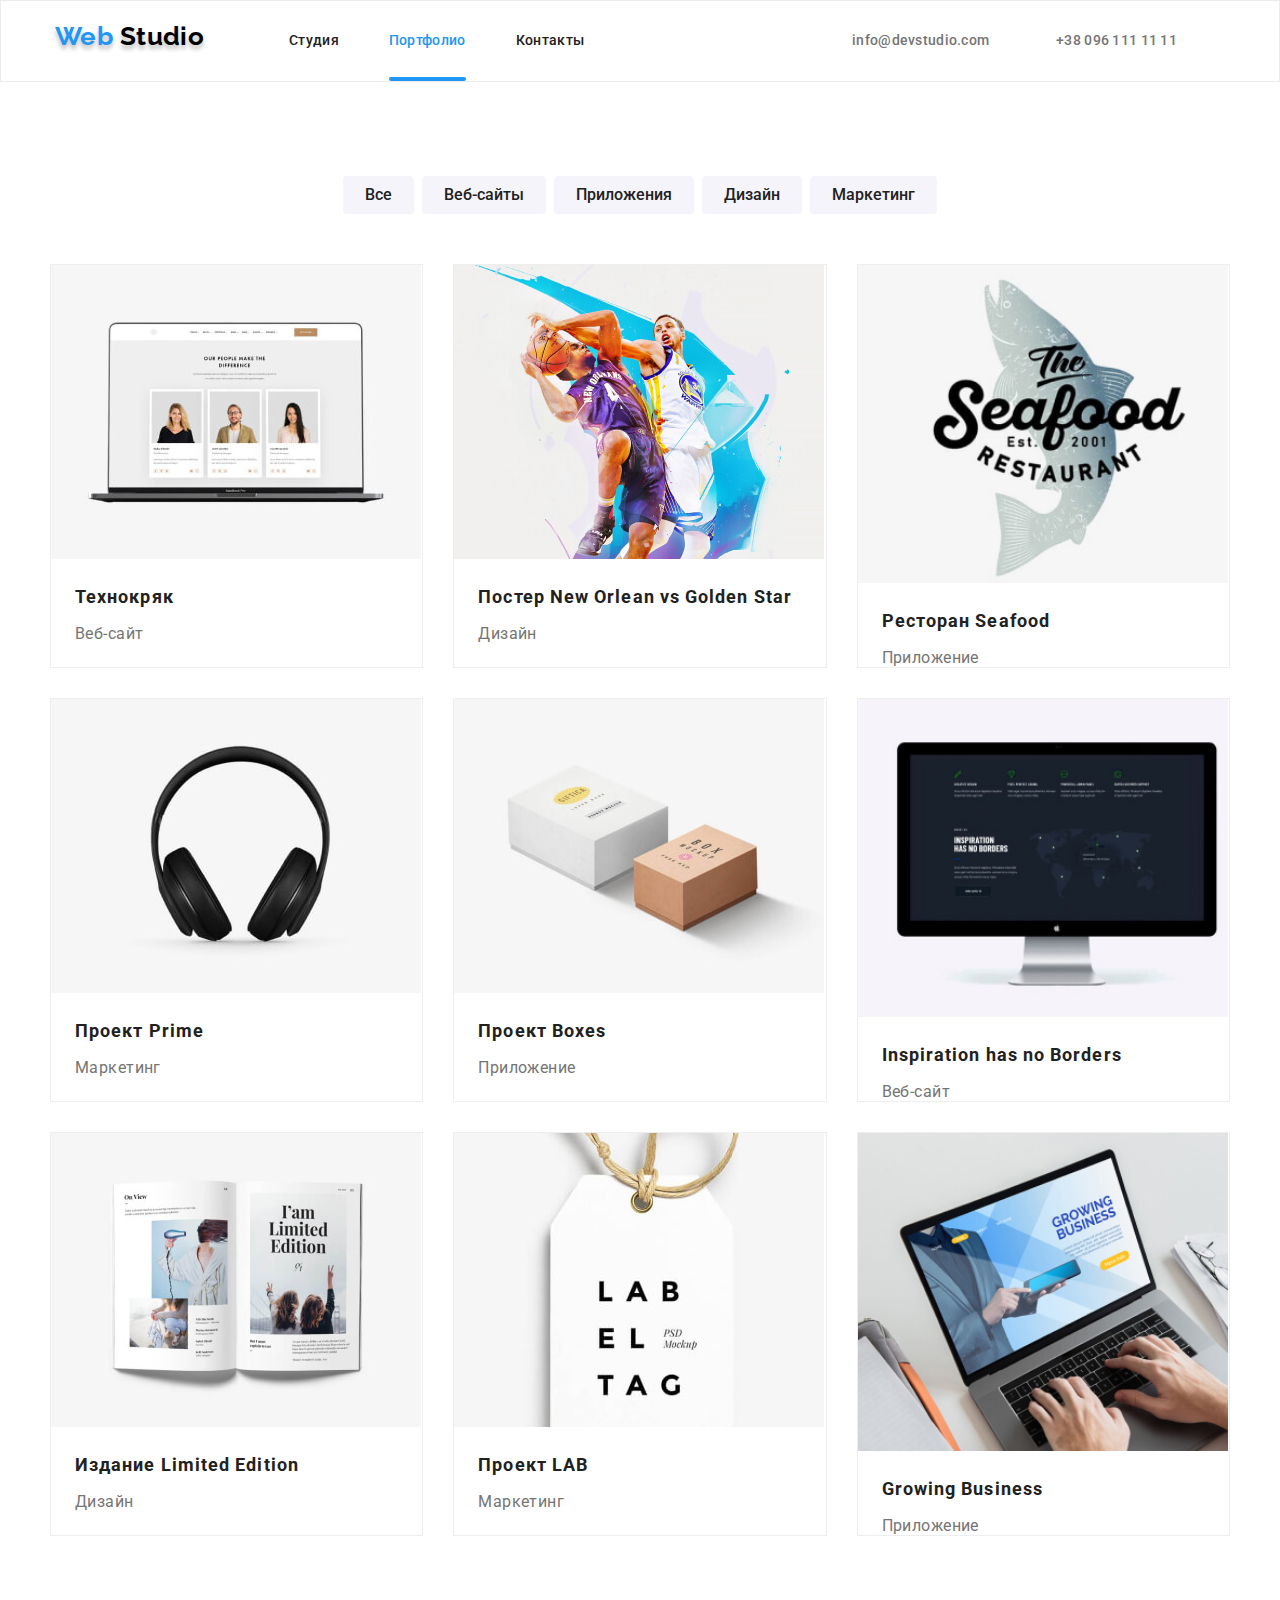
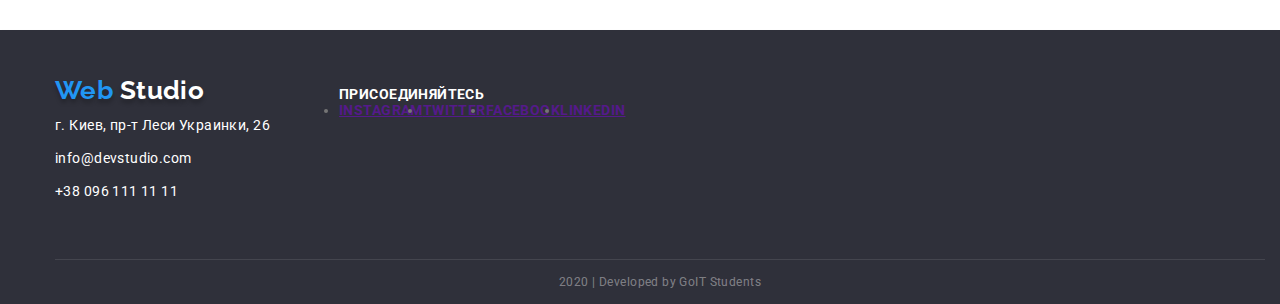
==== portfolio.html @ b06c035a "clone" ====
<!DOCTYPE html>
<html lang="ru">
<head>
    <meta charset="UTF-8">
    <meta name="Web-Studio" content="Создание сайтов для любого бизнеса">
    <title>Web-Studio</title>
    <link href="https://fonts.googleapis.com/css2?family=Raleway:wght@700&family=Roboto:wght@400;500;700;900&display=swap" rel="stylesheet">
    <link rel="stylesheet" href="./css/normalise.css">
    <link rel="stylesheet" href="./css/styles.css">
</head>
<body>
    <!-- Шапка -->
    <header class="header">
        <nav class="container navigation" >
             <a class="logo link" lang="en" href="./index.html"> 
                <span class="logo-web" > Web </span> Studio </a> 
            <ul class="navigation-list list">
            <li class="navigation-list-item"> 
                <a class="navigation-list-link stud link"
                 href="./index.html"> Cтудия  </a></li>
            <li class="navigation-list-item">
                 <a class="navigation-list-link portf link"
                  href="./portfolio.html"> Портфолио  </a></li>
            <li class="navigation-list-item"> 
                <a class="navigation-list-link contact link" href="  "> Контакты  </a></li>
            </ul>
            <address class="address">
                <ul class="address-nav list">
                <li class="address-nav-list"><a class="address-nav-link link" 
                    href="mailto:info@devstudio.com">
                     info@devstudio.com  </a></li>
                <li class="address-nav-list"> <a class="address-nav-link link" 
                    href="tell:+380961111111"> +38 096 111 11 11  </a> 
                </li></ul>
                
            </address>  
        </nav>
    </header>

<!--Основа-->
<main>
    <div  class="container portfolio">
    <h1 hidden> Галерея </h1>
    <ul class="filter-portfolio list">
        <li class="filter-portfolio-button work-button"> <button type="button" > Все </button></li>
        <li class="filter-portfolio-button work-button"> <button type="button" > Веб-сайты</button></li>
        <li class="filter-portfolio-button work-button"> <button type="button" > Приложения</button></li>
        <li class="filter-portfolio-button work-button"> <button type="button" > Дизайн</button></li>
        <li class="filter-portfolio-button work-button"> <button type="button" > Маркетинг</button></li>
    </ul>
    <!--Третья, шестая и девятая картинка берет свойство высоты авто, а другие нет,почему? -->
    <ul class="portfolio list link">
        <li class="portfolio-list">
            <a class="link" href="">
            <img src="./images/portfolio-images/portfolio-images-website-1.jpg" 
            alt="Фото проекта веб-сайта 1"width="370" height="294"> 
            <!-- Нужен ли тут див? -->
            <div class="portfolio-list-class">
                 <h2 class="portfolio-list-title link">Технокряк</h2> 
                <p class="portfolio-list-text link">Веб-сайт</p> 
                <p hidden>Технокряк это современная площадка распространения коронавируса. 
                 Компании используют эту платформу для цифрового шпионажа и атак на защищённые сервера конкурентов.</p>
                </div></a></li>
        
         <li class="portfolio-list">
             <a class="link" href=""><img src="./images/portfolio-images/portfolio-images-design-1.jpg" 
            alt="Фото проекта дизайн 1" width="370" height="294">  
            <div class="portfolio-list-class">
                <h2 class="portfolio-list-title">Постер <span lang="en"> New Orlean vs Golden Star</span></h2> 
                <p class="portfolio-list-text">Дизайн</p> 
                <p hidden></p> 
                </div></a></li>
        
        <li class="portfolio-list">
            <a class="link" href="">
                <img  src="./images/portfolio-images/portfolio-images-app-1.jpg" 
            alt="Фото проекта приложение 1"width="370" height="294"> 
             <div class="portfolio-list-class">
                 <h2 class="portfolio-list-title">Ресторан<span lang="en"> Seafood</span></h2> 
                <p class="portfolio-list-text">Приложение</p> <p hidden></p>
                </div></a></li>
        
        <li class="portfolio-list"><a class="link" href=""><img src="./images/portfolio-images/portfolio-images-marketing-1.jpg" 
            alt="Фото проекта маркетинг 1"width="370" height="294"> 
             <div class="portfolio-list-class">
                <h2 class="portfolio-list-title"> Проект <span lang="en"> Prime</span></h2> 
                 <p class="portfolio-list-text">Маркетинг</p> <p hidden></p>
                </div></a></li>
        
         <li class="portfolio-list"><a class="link" href=""><img src="./images/portfolio-images/portfolio-images-app-2.jpg" 
            alt="Фото проекта приложение 2"width="370" height="294"> 
             <div class="portfolio-list-class">
             <h2 class="portfolio-list-title">Проект <span lang="en"> Boxes</span></h2> 
             <p class="portfolio-list-text"> Приложение </p> <p hidden></p>
            </div></a></li>
        
         <li class="portfolio-list"><a class="link" href=""><img src="./images/portfolio-images/portfolio-images-website-2.jpg" 
            alt="Фото проекта веб-сайта 2"width="370" height="294"> 
             <div class="portfolio-list-class">
            <h2 class="portfolio-list-title"><span lang="en"> Inspiration has no Borders</span></h2> 
             <p class="portfolio-list-text"> Веб-сайт </p> <p hidden></p></div></a></li>
        
         <li class="portfolio-list"><a class="link" href=""><img src="./images/portfolio-images/portfolio-images-design-2.jpg" 
            alt="Фото проекта дизайн 2"width="370" height="294">  
            <div class="portfolio-list-class">
            <h2 class="portfolio-list-title"> Издание <span lang="en"> Limited Edition </span></h2> 
            <p class="portfolio-list-text">Дизайн</p> <p hidden></p></div></a></li>
        
        <li class="portfolio-list"><a class="link" href=""><img src="./images/portfolio-images/portfolio-images-marketing-2.jpg" 
            alt="Фото проекта маркетинг 2"width="370" height="294">  
            <div class="portfolio-list-class">
            <h2 class="portfolio-list-title">Проект <span lang="en"> LAB </span></h2> 
            <p class="portfolio-list-text">Маркетинг</p> <p hidden></p></div></a></li>
        
        <li class="portfolio-list"><a class="link" href=""><img src="./images/portfolio-images/portfolio-images-app-3.jpg" 
            alt="Фото проекта приложение 3"width="370" height="294">  
            <div class="portfolio-list-class">
            <h2 class="portfolio-list-title"><span lang="en"> Growing Business</span></h2> 
            <p class="portfolio-list-text">Приложение</p> <p hidden></p></div></a></li>
    </ul>
</div>


</main>

<!-- Подвал -->

<footer>
    <div class="container">
     <div class="footer-flex">
         <div class="footer-section-address">
        <a class="logo foot link" lang="en" href="./index.html"> <span class="logo-web" > Web </span> <span class="logo-studio" >Studio</span>  </a>  
    <address class="address-footer text" >
        г. Киев, пр-т Леси Украинки, 26  </address>
    
        <address class="address-footer contact">
            <a class="address-nav-link-footer mail link" href="mailto:info@devstudio.com"> info@devstudio.com  </a>
            <a class="address-nav-link-footer tell link" href="tell:+380961111111"> +38 096 111 11 11  </a>  
        </address>
        </div>
    <!-- Присоединяйтесь /// -->
    <div class="footer-section join-in" >    
      <b class="join-in"> Присоединяйтесь </b> 
      <ul class="social list" >
        <li class="social-link" > <a href="" aria-label="Ссылка на Instagram">Instagram</a></li>
        <li class="social-link"> <a href="" aria-label="Ссылка на Twitter">Twitter</a></li> 
        <li class="social-link"> <a href="" aria-label="Ссылка на Facebook">Facebook</a></li>
        <li class="social-link"> <a href="" aria-label="Ссылка на Linkedin">Linkedin</a></li>
    </ul>
    </div>
    </div>
    
     <p  class="copyright container" lang="en">2020 | Developed by GoIT Students </p>    
     </footer>
    </div>
    </body>
    </html>
---- css/normalise.css ----
/*! normalize.css v8.0.1 | MIT License | github.com/necolas/normalize.css */

/* Document
   ========================================================================== */

/**
 * 1. Correct the line height in all browsers.
 * 2. Prevent adjustments of font size after orientation changes in iOS.
 */

 html {
    line-height: 1.15; /* 1 */
    -webkit-text-size-adjust: 100%; /* 2 */
  }
  
  /* Sections
     ========================================================================== */
  
  /**
   * Remove the margin in all browsers.
   */
  
  body {
    margin: 0;
  }
  
  /**
   * Render the `main` element consistently in IE.
   */
  
  main {
    display: block;
  }
  
  /**
   * Correct the font size and margin on `h1` elements within `section` and
   * `article` contexts in Chrome, Firefox, and Safari.
   */
  
  h1 {
    font-size: 2em;
    margin: 0.67em 0;
  }
  
  /* Grouping content
     ========================================================================== */
  
  /**
   * 1. Add the correct box sizing in Firefox.
   * 2. Show the overflow in Edge and IE.
   */
  
  hr {
    box-sizing: content-box; /* 1 */
    height: 0; /* 1 */
    overflow: visible; /* 2 */
  }
  
  /**
   * 1. Correct the inheritance and scaling of font size in all browsers.
   * 2. Correct the odd `em` font sizing in all browsers.
   */
  
  pre {
    font-family: monospace, monospace; /* 1 */
    font-size: 1em; /* 2 */
  }
  
  /* Text-level semantics
     ========================================================================== */
  
  /**
   * Remove the gray background on active links in IE 10.
   */
  
  a {
    background-color: transparent;
  }
  
  /**
   * 1. Remove the bottom border in Chrome 57-
   * 2. Add the correct text decoration in Chrome, Edge, IE, Opera, and Safari.
   */
  
  abbr[title] {
    border-bottom: none; /* 1 */
    text-decoration: underline; /* 2 */
    text-decoration: underline dotted; /* 2 */
  }
  
  /**
   * Add the correct font weight in Chrome, Edge, and Safari.
   */
  
  b,
  strong {
    font-weight: bolder;
  }
  
  /**
   * 1. Correct the inheritance and scaling of font size in all browsers.
   * 2. Correct the odd `em` font sizing in all browsers.
   */
  
  code,
  kbd,
  samp {
    font-family: monospace, monospace; /* 1 */
    font-size: 1em; /* 2 */
  }
  
  /**
   * Add the correct font size in all browsers.
   */
  
  small {
    font-size: 80%;
  }
  
  /**
   * Prevent `sub` and `sup` elements from affecting the line height in
   * all browsers.
   */
  
  sub,
  sup {
    font-size: 75%;
    line-height: 0;
    position: relative;
    vertical-align: baseline;
  }
  
  sub {
    bottom: -0.25em;
  }
  
  sup {
    top: -0.5em;
  }
  
  /* Embedded content
     ========================================================================== */
  
  /**
   * Remove the border on images inside links in IE 10.
   */
  
  img {
    border-style: none;
  }
  
  /* Forms
     ========================================================================== */
  
  /**
   * 1. Change the font styles in all browsers.
   * 2. Remove the margin in Firefox and Safari.
   */
  
  button,
  input,
  optgroup,
  select,
  textarea {
    font-family: inherit; /* 1 */
    font-size: 100%; /* 1 */
    line-height: 1.15; /* 1 */
    margin: 0; /* 2 */
  }
  
  /**
   * Show the overflow in IE.
   * 1. Show the overflow in Edge.
   */
  
  button,
  input { /* 1 */
    overflow: visible;
  }
  
  /**
   * Remove the inheritance of text transform in Edge, Firefox, and IE.
   * 1. Remove the inheritance of text transform in Firefox.
   */
  
  button,
  select { /* 1 */
    text-transform: none;
  }
  
  /**
   * Correct the inability to style clickable types in iOS and Safari.
   */
  
  button,
  [type="button"],
  [type="reset"],
  [type="submit"] {
    -webkit-appearance: button;
  }
  
  /**
   * Remove the inner border and padding in Firefox.
   */
  
  button::-moz-focus-inner,
  [type="button"]::-moz-focus-inner,
  [type="reset"]::-moz-focus-inner,
  [type="submit"]::-moz-focus-inner {
    border-style: none;
    padding: 0;
  }
  
  /**
   * Restore the focus styles unset by the previous rule.
   */
  
  button:-moz-focusring,
  [type="button"]:-moz-focusring,
  [type="reset"]:-moz-focusring,
  [type="submit"]:-moz-focusring {
    outline: 1px dotted ButtonText;
  }
  
  /**
   * Correct the padding in Firefox.
   */
  
  fieldset {
    padding: 0.35em 0.75em 0.625em;
  }
  
  /**
   * 1. Correct the text wrapping in Edge and IE.
   * 2. Correct the color inheritance from `fieldset` elements in IE.
   * 3. Remove the padding so developers are not caught out when they zero out
   *    `fieldset` elements in all browsers.
   */
  
  legend {
    box-sizing: border-box; /* 1 */
    color: inherit; /* 2 */
    display: table; /* 1 */
    max-width: 100%; /* 1 */
    padding: 0; /* 3 */
    white-space: normal; /* 1 */
  }
  
  /**
   * Add the correct vertical alignment in Chrome, Firefox, and Opera.
   */
  
  progress {
    vertical-align: baseline;
  }
  
  /**
   * Remove the default vertical scrollbar in IE 10+.
   */
  
  textarea {
    overflow: auto;
  }
  
  /**
   * 1. Add the correct box sizing in IE 10.
   * 2. Remove the padding in IE 10.
   */
  
  [type="checkbox"],
  [type="radio"] {
    box-sizing: border-box; /* 1 */
    padding: 0; /* 2 */
  }
  
  /**
   * Correct the cursor style of increment and decrement buttons in Chrome.
   */
  
  [type="number"]::-webkit-inner-spin-button,
  [type="number"]::-webkit-outer-spin-button {
    height: auto;
  }
  
  /**
   * 1. Correct the odd appearance in Chrome and Safari.
   * 2. Correct the outline style in Safari.
   */
  
  [type="search"] {
    -webkit-appearance: textfield; /* 1 */
    outline-offset: -2px; /* 2 */
  }
  
  /**
   * Remove the inner padding in Chrome and Safari on macOS.
   */
  
  [type="search"]::-webkit-search-decoration {
    -webkit-appearance: none;
  }
  
  /**
   * 1. Correct the inability to style clickable types in iOS and Safari.
   * 2. Change font properties to `inherit` in Safari.
   */
  
  ::-webkit-file-upload-button {
    -webkit-appearance: button; /* 1 */
    font: inherit; /* 2 */
  }
  
  /* Interactive
     ========================================================================== */
  
  /*
   * Add the correct display in Edge, IE 10+, and Firefox.
   */
  
  details {
    display: block;
  }
  
  /*
   * Add the correct display in all browsers.
   */
  
  summary {
    display: list-item;
  }
  
  /* Misc
     ========================================================================== */
  
  /**
   * Add the correct display in IE 10+.
   */
  
  template {
    display: none;
  }
  
  /**
   * Add the correct display in IE 10.
   */
  
  [hidden] {
    display: none;
  }
---- css/styles.css ----
:root {
    --main-font: "Roboto", sans-serif;
    --logo-font: "Raleway", sans-serif;
    --title-theme-color: #ffffff;
    --title-section-theme-color: #F5F4FA;
    --modal-btn-theme-color: #188CE8;
    --text-logo-color: #000000;
    --text-address-color: #757575;
    --text-main-color: #212121;
    --text-white-color: #ffffff;
    --accent-color: #2196F3;
}

html {
box-sizing: border-box;
}

*,
::before,
::after {
  box-sizing: inherit;
}

body {
    background-color: var(--title-theme-color);
    font-family: var(--main-font);
    font-size: 14px;
    color: var(--text-main-color);
    letter-spacing: 0.03em
}

img {
  display: block;
  max-width: 100%;
  height: auto;
}

/* ШАПКА */

.container {
  margin-left: auto;
  margin-right: auto;
  width: 1210px;
  padding-left: 20px;
  padding-right: 20px;
}

.navigation {
  display: flex;
}

.logo {
font-family: Raleway;
font-style: normal;
font-weight: bold;
font-size: 26px;
line-height: 1.2;

margin-right:85px;
}

.navigation-list,.address {
font-weight: 500;
font-size: 14px;
line-height: 1.4;
letter-spacing: 0.02em;
}

.studio::after {
display: block;
content: "";
width: 47px;
height: 4px;
margin-top: 28px;
background: #2196F3;
border-radius: 2px;
}

.portf::after {
  display: block;
  content: "";
  width: 77px;
  height: 4px;
  margin-top: 28px;
  background: #2196F3;
  border-radius: 2px;
  }

.navigation-list-link.portf.link, .navigation-list-link.studio.link {
  color:var(--accent-color);
}

.contact, .stud, .port {
  padding-bottom: 32px;
}


.navigation-list-link .link  {
color:var(--text-main-color);
}

.link {
 text-decoration: none;
 display: block;
  }
  
.list {
 list-style: none;
 padding: 0;
 margin: 0;
  }

.address-nav, .navigation-list, .features-list,
.team-list, .what-are-we-doing, .clients, .social {
  display: flex;
  flex-direction: row;
  flex-wrap: nowrap;
  justify-content: space-between;
  align-items: baseline;
  }

  /* HEADER */

/* .header {
  padding-top: 24px ;
  padding-bottom: 25px;
} */

.header {
  border: 1px solid #ECECEC;
}

.navigation {
  align-items: baseline;
}

.navigation-list-link,
.address-nav-list,
.modal-btn {
  font-weight: 500;
  font-size: 14px;
  line-height: 1.14;
  letter-spacing: 0.02em;
  text-decoration: none;
}

.logo {
  font-family: Raleway;
  font-style: normal;
  font-weight: bold;
  font-size: 26px;
  line-height: 1.2;
  
  color: var(--text-logo-color);
  text-shadow: 0px 4px 4px rgba(0, 0, 0, 0.25);
  }
  
.logo .logo-web {
  color: var(--accent-color);
  }

.navigation-list {
margin-right: 268px ;
}

.navigation-list-item:not(:last-child) {
  margin-right: 50px;
}

.navigation-list-link.link {
  color: var(--text-main-color);
  padding-top: 32px;
  /* padding-bottom: 32px */
 }

.navigation-list-link:hover,
.navigation-list-link:focus,
.address-nav-link:hover,
.address-nav-link:focus {
  color: var(--accent-color);
}

.address-nav-link {
  color: var(--text-address-color);
}

.address {
font-style: normal;
font-weight: 500;
font-size: 14px;
line-height: 1.14;
letter-spacing: 0.02em;
}

.address-nav-list:not(:last-child) {
  margin-right: 67px;
}

/* HERO */

.hero-section {
  margin: 0px;
  padding: 0px;
  background-image: linear-gradient( rgba(47, 48, 58, 0.8), rgba(47, 48, 58, 0.8) ), url(../images/hero.jpg);
  background-repeat: no-repeat;
  background-position: center;
  padding-top: 200px;
  padding-bottom: 200px;

}

.section {
  padding-top: 94px;
  padding-bottom: 50px;
}

.hero {
  text-align: center;
}

.hero .hero-title  {
font-weight: 900;
font-size: 44px;
line-height: 1.36;


letter-spacing: 0.06em;
text-transform: uppercase;

margin: 0px;
margin-bottom: 30px;
color:var(--text-white-color);
}

.hero-title {
  margin: 0px;
  padding: 0px;
  margin-bottom: 30px;
}

.hero-title-button{
font-weight: bold;
font-size: 16px;
line-height: 1.87; 
letter-spacing: 0.06em;
    
background-color:var(--accent-color);
color:var(--text-white-color);

padding: 10px 32px 10px 32px ;

border-radius: 4px;
border-color: var(--accent-color);
}

.hero-title-button.hero:hover,
.hero-title-button.hero:focus {
  color: var(--text-white-color);
}

/* FEATURES */

.features-list-heading {
font-weight: bold;
font-size: 14px;
line-height: 1.14;
text-transform: uppercase;

margin: 0px;
margin-bottom: 10px;

color:var(--text-main-color)
}

.features-list .features-section:not(:last-child) {
  margin-right: 30px;
  margin-top: 0px;
  margin-bottom: 0px;
}

.features-section-for-images {
width: 270px;
height: 120px;
margin-bottom: 30px;
background-color: var(--title-section-theme-color);
padding-top: 25px;
padding-right: 100px;
padding-bottom: 25px;
padding-left: 100px;
border-radius: 4px;
}

.features .container {
  padding-top: 94px;
  
}

.features-list-text {
font-weight: normal;
font-size: 14px;
line-height: 1.71;

margin: 0px;

color:var(--text-address-color)
}

/* what-are-we-doing */

.section-title {
font-weight: bold;
font-size: 36px;
line-height: 42px;
text-align: center;

padding: 0px ;
margin-top: 0px;
margin-bottom: 50px;

color:var(--text-main-color);
}

.what-are-we-doing {
padding-inline-start: 0px;
padding: 0px; 
margin: 0px;
}

.section-title-list {
  margin-right: 30px;
}
.section-title-image {
  display: block;
}
.section-title-text{
font-weight: bold;
font-size: 14px;
line-height: 1.14;
text-align: center;
letter-spacing: 0.03em;
text-transform: uppercase;

padding-top: 27px;
padding-bottom: 27px;

margin: 0px;

background: rgba(47, 48, 58, 0.8);
color:var(--text-white-color)
}

/* TEAM */

.section.team {
background-color:var(--title-section-theme-color);
}

.section-title-team {
  background-color:var(--title-theme-color);
  box-shadow: 0px 2px 1px rgba(0, 0, 0, 0.2), 0px 1px 1px rgba(0, 0, 0, 0.14), 0px 1px 3px rgba(0, 0, 0, 0.12);
  border-radius: 0px 0px 4px 4px;

  margin-right: 30px;
  padding-bottom: 24px;
  list-style: none;
}

.team-list {
  padding-inline-start: 0px;
  margin: 0px;
}

.section-title-team-name {
font-weight: 500;
font-size: 16px;
line-height: 1.18;
text-align: center;

margin: 0px;
margin-top: 30px;
margin-bottom: 10px;

color:var(--text-main-color);
}

.section-title-team-text {
font-weight: normal;
font-size: 16px;
line-height: 1.18;   
text-align: center;

margin: 0px;
margin-bottom: 16px;
   
color:var(--text-address-color)
}

.social-link {
list-style-type: disc;
color:var(--text-address-color);

margin: 0px;
}

.social-link:hover,
.social-link:focus {
color:var(--accent-color);
}
/* CLIENTS */

.clients {
  margin: 0px;
}
.clients.list:hover
.clients.list:focus {
  color: var(--accent-color)
}

.clients-list-logo {
  display: flex;
  width: 170px;
  height: 90px;
  justify-content: center;
  border: 1px solid #AFB1B8;
  box-sizing: border-box;
  border-radius: 4px;
}

/* FOOTER */

footer {
  background-color: #2F303A;
  box-shadow: 0px 4px 4px rgba(0, 0, 0, 0.25);
}

.logo-studio{
color:var(--text-white-color);
}

.logo.foot.link {
  margin:0px;
  padding: 0px;
margin-bottom: 8px;
}

.address-footer {
font-weight: normal;
font-size: 14px;
font-style: normal;
line-height: 1.71;

display: block;
color:var(--text-white-color)
}

.address-footer.text {
  margin-bottom: 9px;
}

.address-footer.contact {
  margin-bottom: 23px;
}

.address-nav-link-footer {
color:var(--text-white-color);
}

.address-nav-link-footer.mail {
 margin-bottom: 9px;
}

.footer-flex {
display: flex;
padding-top: 45px ;
align-items: baseline;
}

.footer-section-address {
  flex-direction: column;
}

.footer-section.join-in {
  margin-left: 69px;
}

.join-in {

font-weight: bold;
font-size: 14px;
line-height: 16px;
text-transform: uppercase;

margin-bottom: 20px;

color:var(--text-white-color)
}

.copyright {
font-weight: normal;
font-size: 12px;
line-height: 2;
text-align: center;

margin: 0px;
padding: 10px 0px;

color: rgba(255, 255, 255, 0.4);
border-top: 1px solid rgba(255, 255, 255, 0.1);
}

/* PORTFOLIO */

.container.portfolio{
padding: 94px 15px;
}

.filter-portfolio {
  display: flex;
  justify-content: center;
  
  margin-bottom: 50px;
}

.work-button button{
  font-style: normal;
  font-weight: 500;
  font-size: 16px;
  line-height: 1.62;
  text-align: center;
  background-color: #f5f4fa;
  border-radius: 4px;
  border: 0px;
  padding-top: 6px;
  padding-right: 22px;
  padding-bottom: 6px;
  padding-left: 22px;

color:var(--text-main-color);
background-color:var(--title-section-theme-color);
}
 
.filter-portfolio-button.work-button:not(:last-child){
  margin-right: 8px;
}

.work-button button:focus {
color:var(--text-white-color);
outline: none;
background-color:var(--accent-color);
}

.work-button button:hover {
color:var(--text-white-color);
background-color:var(--accent-color);
}

.portfolio.list {
  display: flex;
  flex-wrap: wrap;
}

.portfolio-list {
  width: calc((100% - 60px) / 3);
  height: 404px;
  background-color: var(--title-theme-color);
  border: 1px solid #EEEEEE;
  margin: 0px;
  padding: 0px;
}

.portfolio-list:not(:nth-child(3n)) {
  margin-right: 30px;
}

.portfolio-list:not(:nth-last-child(-n+3)) {
  margin-bottom: 30px;
}

.portfolio-list-class {
  padding: 20px 24px;
}

.portfolio-list-title {
  font-weight: bold;
  font-size: 18px;
  line-height: 2; 
  letter-spacing: 0.06em;

  margin: 0px;
  margin-bottom: 4px;
      
  color:var(--text-main-color);
  }
  
  .portfolio-list-text {
  font-weight: normal;
  font-size: 16px;
  line-height: 1.87;

  margin: 0px;
      
  color:var(--text-address-color);
  }
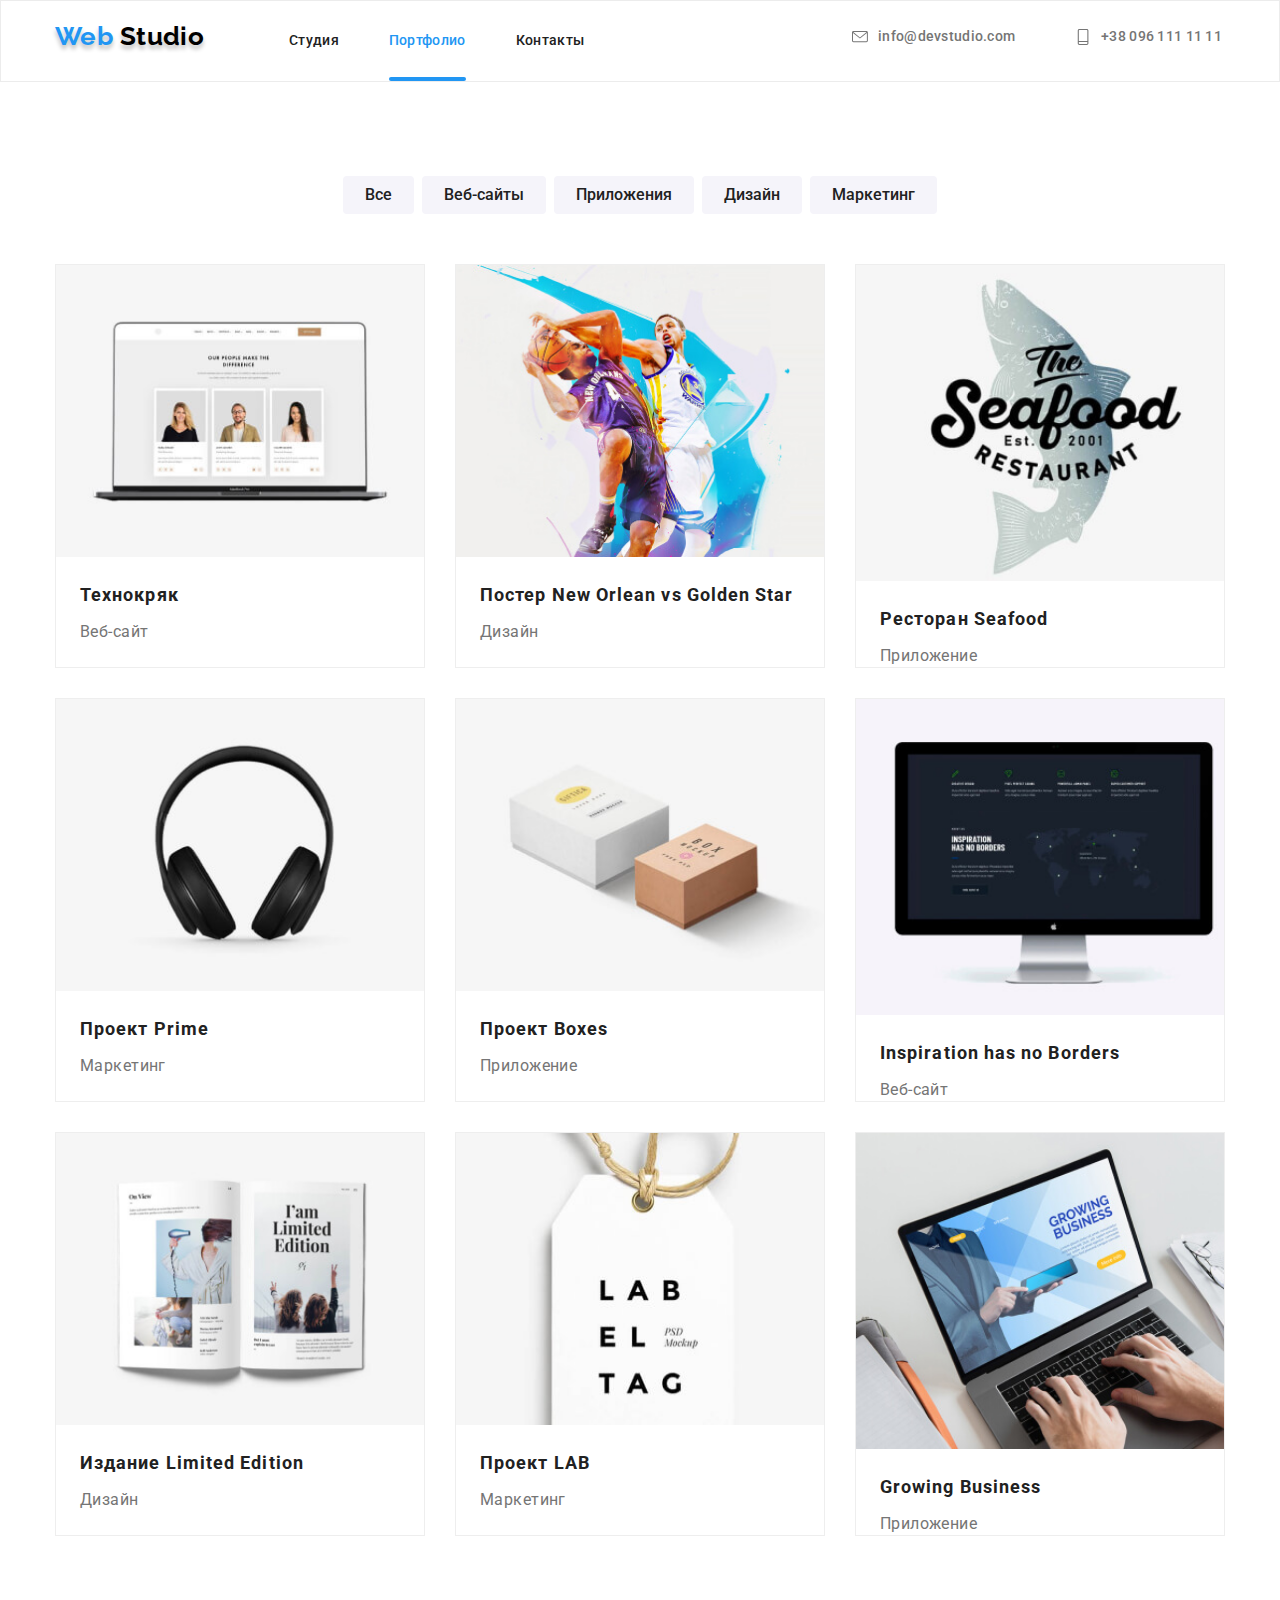
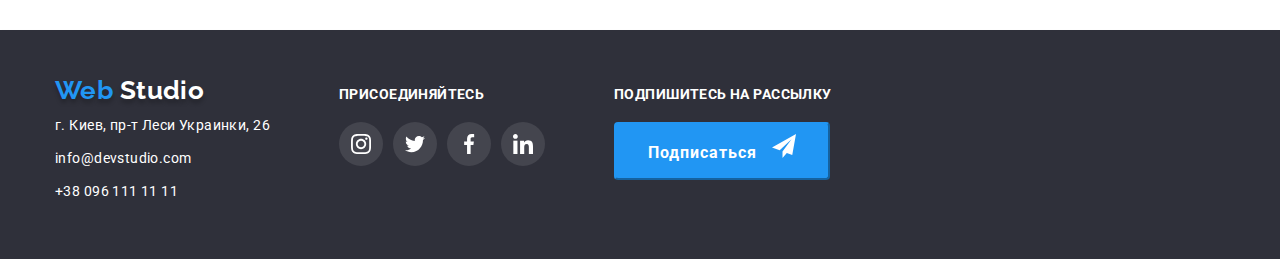
==== commit e247a3d5: "svg" ====
--- a/portfolio.html
+++ b/portfolio.html
@@ -26,11 +26,20 @@
             </ul>
             <address class="address">
                 <ul class="address-nav list">
-                <li class="address-nav-list"><a class="address-nav-link link" 
+                <li class="address-nav-list">
+                    <a class="address-nav-link link" 
                     href="mailto:info@devstudio.com">
+                    <svg class="address-nav-list-svg">
+                        <use href="./images/sprite.svg#icon-email"></use>
+                    </svg>
                      info@devstudio.com  </a></li>
-                <li class="address-nav-list"> <a class="address-nav-link link" 
-                    href="tell:+380961111111"> +38 096 111 11 11  </a> 
+                     <li class="address-nav-list">
+                    <a class="address-nav-link link"
+                    href="tell:+380961111111"> 
+                    <svg class="address-nav-list-svg">
+                        <use href="./images/sprite.svg#icon-mobile"></use>
+                    </svg>
+                    +38 096 111 11 11  </a> 
                 </li></ul>
                 
             </address>  
@@ -51,7 +60,7 @@
     <!--Третья, шестая и девятая картинка берет свойство высоты авто, а другие нет,почему? -->
     <ul class="portfolio list link">
         <li class="portfolio-list">
-            <a class="link" href="">
+            <a class="portfolio-list-link link" href="">
             <img src="./images/portfolio-images/portfolio-images-website-1.jpg" 
             alt="Фото проекта веб-сайта 1"width="370" height="294"> 
             <!-- Нужен ли тут див? -->
@@ -63,7 +72,7 @@
                 </div></a></li>
         
          <li class="portfolio-list">
-             <a class="link" href=""><img src="./images/portfolio-images/portfolio-images-design-1.jpg" 
+             <a class="portfolio-list-link link" link href=""><img src="./images/portfolio-images/portfolio-images-design-1.jpg" 
             alt="Фото проекта дизайн 1" width="370" height="294">  
             <div class="portfolio-list-class">
                 <h2 class="portfolio-list-title">Постер <span lang="en"> New Orlean vs Golden Star</span></h2> 
@@ -72,7 +81,7 @@
                 </div></a></li>
         
         <li class="portfolio-list">
-            <a class="link" href="">
+            <a class="portfolio-list-link link" href="">
                 <img  src="./images/portfolio-images/portfolio-images-app-1.jpg" 
             alt="Фото проекта приложение 1"width="370" height="294"> 
              <div class="portfolio-list-class">
@@ -80,39 +89,45 @@
                 <p class="portfolio-list-text">Приложение</p> <p hidden></p>
                 </div></a></li>
         
-        <li class="portfolio-list"><a class="link" href=""><img src="./images/portfolio-images/portfolio-images-marketing-1.jpg" 
+        <li class="portfolio-list">
+            <a class="portfolio-list-link link" link href=""><img src="./images/portfolio-images/portfolio-images-marketing-1.jpg" 
             alt="Фото проекта маркетинг 1"width="370" height="294"> 
              <div class="portfolio-list-class">
                 <h2 class="portfolio-list-title"> Проект <span lang="en"> Prime</span></h2> 
                  <p class="portfolio-list-text">Маркетинг</p> <p hidden></p>
                 </div></a></li>
         
-         <li class="portfolio-list"><a class="link" href=""><img src="./images/portfolio-images/portfolio-images-app-2.jpg" 
+         <li class="portfolio-list">
+             <a class="portfolio-list-link link" link href=""><img src="./images/portfolio-images/portfolio-images-app-2.jpg" 
             alt="Фото проекта приложение 2"width="370" height="294"> 
              <div class="portfolio-list-class">
              <h2 class="portfolio-list-title">Проект <span lang="en"> Boxes</span></h2> 
              <p class="portfolio-list-text"> Приложение </p> <p hidden></p>
             </div></a></li>
         
-         <li class="portfolio-list"><a class="link" href=""><img src="./images/portfolio-images/portfolio-images-website-2.jpg" 
+         <li class="portfolio-list">
+             <a class="portfolio-list-link link" href=""><img src="./images/portfolio-images/portfolio-images-website-2.jpg" 
             alt="Фото проекта веб-сайта 2"width="370" height="294"> 
              <div class="portfolio-list-class">
             <h2 class="portfolio-list-title"><span lang="en"> Inspiration has no Borders</span></h2> 
              <p class="portfolio-list-text"> Веб-сайт </p> <p hidden></p></div></a></li>
         
-         <li class="portfolio-list"><a class="link" href=""><img src="./images/portfolio-images/portfolio-images-design-2.jpg" 
+         <li class="portfolio-list">
+             <a class="portfolio-list-link link" link href=""><img src="./images/portfolio-images/portfolio-images-design-2.jpg" 
             alt="Фото проекта дизайн 2"width="370" height="294">  
             <div class="portfolio-list-class">
             <h2 class="portfolio-list-title"> Издание <span lang="en"> Limited Edition </span></h2> 
             <p class="portfolio-list-text">Дизайн</p> <p hidden></p></div></a></li>
         
-        <li class="portfolio-list"><a class="link" href=""><img src="./images/portfolio-images/portfolio-images-marketing-2.jpg" 
+        <li class="portfolio-list">
+            <a class="portfolio-list-link link" href=""><img src="./images/portfolio-images/portfolio-images-marketing-2.jpg" 
             alt="Фото проекта маркетинг 2"width="370" height="294">  
             <div class="portfolio-list-class">
             <h2 class="portfolio-list-title">Проект <span lang="en"> LAB </span></h2> 
             <p class="portfolio-list-text">Маркетинг</p> <p hidden></p></div></a></li>
         
-        <li class="portfolio-list"><a class="link" href=""><img src="./images/portfolio-images/portfolio-images-app-3.jpg" 
+        <li class="portfolio-list">
+            <a class="portfolio-list-link link" href=""><img src="./images/portfolio-images/portfolio-images-app-3.jpg" 
             alt="Фото проекта приложение 3"width="370" height="294">  
             <div class="portfolio-list-class">
             <h2 class="portfolio-list-title"><span lang="en"> Growing Business</span></h2> 
@@ -140,18 +155,39 @@
         </div>
     <!-- Присоединяйтесь /// -->
     <div class="footer-section join-in" >    
-      <b class="join-in"> Присоединяйтесь </b> 
-      <ul class="social list" >
-        <li class="social-link" > <a href="" aria-label="Ссылка на Instagram">Instagram</a></li>
-        <li class="social-link"> <a href="" aria-label="Ссылка на Twitter">Twitter</a></li> 
-        <li class="social-link"> <a href="" aria-label="Ссылка на Facebook">Facebook</a></li>
-        <li class="social-link"> <a href="" aria-label="Ссылка на Linkedin">Linkedin</a></li>
+      <b class="join-in-text"> Присоединяйтесь </b> 
+      <ul class="social link list">
+        <li class="social-link" > 
+            <a class="social-link-item bottom" href="" aria-label="Ссылка на Instagram">
+            <svg class="social-link-svg bottom-svg">
+                <use href="./images/sprite.svg#icon-instagram"></use>
+            </svg></a></li>
+        <li class="social-link"> 
+            <a class="social-link-item bottom" href="" aria-label="Ссылка на Twitter">
+                <svg class="social-link-svg bottom-svg">
+                <use href="./images/sprite.svg#icon-twitter"></use>
+            </svg></a></li> 
+        <li class="social-link"> 
+            <a class="social-link-item bottom" href="" aria-label="Ссылка на Facebook">
+                <svg class="social-link-svg bottom-svg">
+                <use href="./images/sprite.svg#icon-facebook"></use>
+            </svg></a></li>
+        <li class="social-link"> 
+            <a class="social-link-item bottom" href="" aria-label="Ссылка на Linkedin">
+                <svg class="social-link-svg bottom-svg">
+                <use href="./images/sprite.svg#icon-linkedin"></use>
+            </svg></a></li>
     </ul>
     </div>
+    <div class="footer-section join-in" >    
+        <b class="join-in-text"> Подпишитесь на рассылку </b>
+        <button class="hero-title-button" type="button">Подписаться
+            <svg class="join-in-svg">
+                <use href="./images/sprite.svg#icon-icon-send"></use>
+            </svg>
+        </button>
     </div>
-    
-     <p  class="copyright container" lang="en">2020 | Developed by GoIT Students </p>    
-     </footer>
-    </div>
-    </body>
-    </html>+</div>
+</footer>
+</body>
+</html>--- a/css/styles.css
+++ b/css/styles.css
@@ -9,6 +9,7 @@
     --text-main-color: #212121;
     --text-white-color: #ffffff;
     --accent-color: #2196F3;
+    --color-svg: #AFB1B8;
 }
 
 html {
@@ -40,9 +41,9 @@
 .container {
   margin-left: auto;
   margin-right: auto;
-  width: 1210px;
-  padding-left: 20px;
-  padding-right: 20px;
+  width: 1200px;
+  padding-left: 15px;
+  padding-right: 15px;
 }
 
 .navigation {
@@ -102,13 +103,13 @@
 .link {
  text-decoration: none;
  display: block;
-  }
+}
   
 .list {
  list-style: none;
  padding: 0;
  margin: 0;
-  }
+}
 
 .address-nav, .navigation-list, .features-list,
 .team-list, .what-are-we-doing, .clients, .social {
@@ -182,6 +183,9 @@
 
 .address-nav-link {
   color: var(--text-address-color);
+  display: flex;
+  flex-wrap: nowrap;
+  align-content: flex-start;
 }
 
 .address {
@@ -193,7 +197,22 @@
 }
 
 .address-nav-list:not(:last-child) {
-  margin-right: 67px;
+  margin-right: 60px;
+}
+
+.address-nav-list-svg {
+  align-items: center;
+  padding: 0px;
+  margin: 0px;
+  fill: var(--text-address-color);
+  width: 16px;
+  height: 16px;
+  margin-right: 10px;
+}
+
+.address-nav-link:hover .address-nav-list-svg,
+.address-nav-link:focus .address-nav-list-svg {
+fill: var(--accent-color);
 }
 
 /* HERO */
@@ -279,6 +298,7 @@
 }
 
 .features-section-for-images {
+display: flex;
 width: 270px;
 height: 120px;
 margin-bottom: 30px;
@@ -290,6 +310,35 @@
 border-radius: 4px;
 }
 
+.features-section-for-images .icon-antenna {
+  display: block;
+  width: 70px;
+  height: 70px;
+  padding: 0px;
+  border: none;
+  margin: 0px;
+  fill: var(--text-address-color);
+}
+
+
+/* .features-section-for-images.clock::before {
+  background-image: url(../images/clock.svg);
+  background-repeat: no-repeat;
+  background-position: 50% 50%;
+} */
+
+/* .features-section-for-images.diagram::before {
+  background-image: url(../images/diagram.svg);
+  background-repeat: no-repeat;
+  background-position: 50% 50%;
+}
+
+.features-section-for-images.astronaut::before {
+  background-image: url(../images/astronaut.svg);
+  background-repeat: no-repeat;
+  background-position: 50% 50%;
+} */
+
 .features .container {
   padding-top: 94px;
   
@@ -395,25 +444,53 @@
 color:var(--text-address-color)
 }
 
-.social-link {
-list-style-type: disc;
-color:var(--text-address-color);
-
-margin: 0px;
-}
-
-.social-link:hover,
-.social-link:focus {
-color:var(--accent-color);
-}
+.social.link.list {
+display: flex;
+justify-content: center;
+/* margin-left: 0px;
+margin-right: 0px; */
+}
+
+.social-link-item {
+  display: flex;
+  justify-content: center;
+  align-items: center;
+  width: 44px;
+  height: 44px;
+  border-radius: 50%;
+  background-color: var(--title-theme-color);
+}
+
+.social-link-item:hover .social-link-svg ,
+.social-link-item:focus .social-link-svg {
+fill:var(--text-white-color);
+
+}
+
+.social-link-item:hover,
+.social-link-item:focus {
+  background-color: var(--accent-color);
+}
+
+.social-link:not(:last-child) {
+  margin-right: 10px;
+}
+
+.social-link-svg{
+  width: 20px;
+  height: 20px;
+  fill: var(--color-svg);
+}
+
 /* CLIENTS */
 
 .clients {
   margin: 0px;
 }
-.clients.list:hover
-.clients.list:focus {
-  color: var(--accent-color)
+
+.clients-list-logo:hover .clients-list-logo-svg,
+.clients-list-logo:focus .clients-list-logo-svg {
+  fill: var(--accent-color);
 }
 
 .clients-list-logo {
@@ -421,9 +498,19 @@
   width: 170px;
   height: 90px;
   justify-content: center;
-  border: 1px solid #AFB1B8;
+  border: 1px solid var(--color-svg);
   box-sizing: border-box;
   border-radius: 4px;
+}
+.clients-list-logo:hover,
+.clients-list-logo:focus {
+  border: 1px solid var(--accent-color);
+}
+
+.clients-list-logo-svg {
+  fill: #AFB1B8;
+  display: flex;
+  align-self: center;
 }
 
 /* FOOTER */
@@ -484,28 +571,37 @@
 }
 
 .join-in {
-
-font-weight: bold;
-font-size: 14px;
-line-height: 16px;
-text-transform: uppercase;
-
 margin-bottom: 20px;
-
-color:var(--text-white-color)
-}
-
-.copyright {
-font-weight: normal;
-font-size: 12px;
-line-height: 2;
-text-align: center;
-
-margin: 0px;
-padding: 10px 0px;
-
-color: rgba(255, 255, 255, 0.4);
-border-top: 1px solid rgba(255, 255, 255, 0.1);
+}
+
+.join-in-text {
+  display: block;
+  font-weight: bold;
+  font-size: 14px;
+  line-height: 16px;
+  text-transform: uppercase;
+  color:var(--text-white-color);
+  margin-bottom: 20px;
+}
+
+.social-link-svg.bottom-svg {
+  fill: var(--text-white-color);
+}
+
+.social-link-item.bottom {
+background-color: rgba(255, 255, 255, 0.1);
+}
+
+.social-link-item.bottom:hover,
+.social-link-item.bottom:focus {
+background-color:var(--accent-color);
+}
+
+.join-in-svg {
+  margin-left: 10px;
+  width: 24px;
+  height: 24px;
+  fill: var(--title-theme-color);
 }
 
 /* PORTFOLIO */
@@ -580,6 +676,14 @@
   padding: 20px 24px;
 }
 
+.portfolio-list-link:hover,
+.portfolio-list-link:focus {
+  box-shadow: 1px 4px 6px rgba(0, 0, 0, 0.16), 
+  0px 4px 4px rgba(0, 0, 0, 0.06), 
+  0px 1px 1px rgba(0, 0, 0, 0.12);
+}
+
+
 .portfolio-list-title {
   font-weight: bold;
   font-size: 18px;
